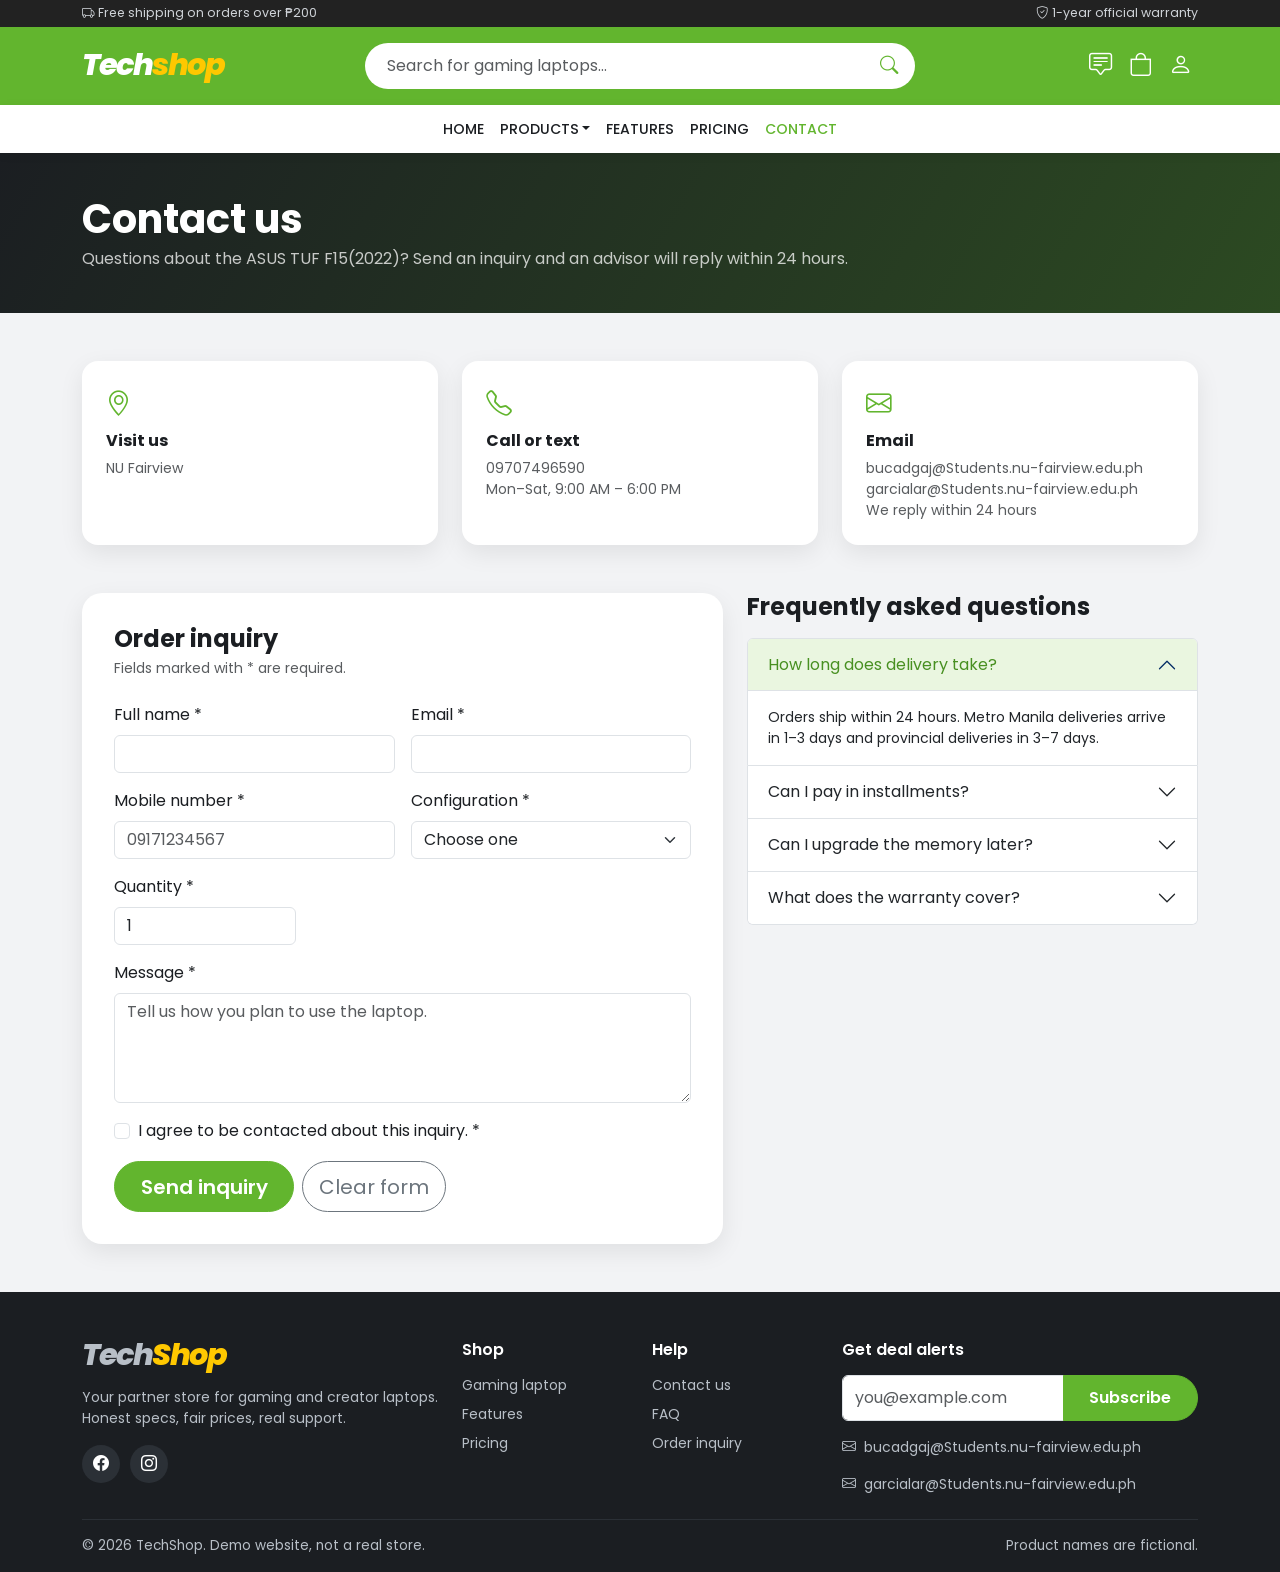
==== contact.html @ 76b2295e "qwerty" ====
<!DOCTYPE html>
<html lang="en">
<head>
  <meta charset="UTF-8">
  <meta name="viewport" content="width=device-width, initial-scale=1">
  <title>Contact &amp; Order Inquiry | TechNest</title>
  <meta name="description" content="Ask a question or send an order inquiry for the Zenith Vortex G15 gaming laptop.">

  <link href="https://cdn.jsdelivr.net/npm/bootstrap@5.3.3/dist/css/bootstrap.min.css" rel="stylesheet">
  <link rel="stylesheet" href="https://cdn.jsdelivr.net/npm/bootstrap-icons@1.11.3/font/bootstrap-icons.min.css">
  <link href="https://fonts.googleapis.com/css2?family=Poppins:wght@400;500;600;700;800&display=swap" rel="stylesheet">
  <link rel="stylesheet" href="style.css">
</head>
<body>

  <div class="topbar py-1">
    <div class="container d-flex justify-content-between">
      <span><i class="bi bi-truck me-1"></i>Free shipping on orders over ₱200</span>
      <span class="d-none d-md-inline"><i class="bi bi-shield-check me-1"></i>1-year official warranty</span>
    </div>
  </div>


  <header class="site-header py-3">
    <div class="container">
      <div class="row align-items-center g-3">
        <div class="col-6 col-md-3">
          <a href="index.html" class="logo" aria-label="TechNest home">Tech<span>shop</span></a>
        </div>
        <div class="col-12 col-md-6 order-3 order-md-2">
          <form class="search-form js-search" role="search">
            <input type="search" class="form-control" placeholder="Search for gaming laptops…" aria-label="Search products">
            <button type="submit" aria-label="Search"><i class="bi bi-search"></i></button>
          </form>
        </div>
        <div class="col-6 col-md-3 order-2 order-md-3 text-end header-icons">
          <a href="contact.html" aria-label="Contact us"><i class="bi bi-chat-square-text"></i></a>
          <button type="button" data-bs-toggle="offcanvas" data-bs-target="#cartCanvas" aria-label="Open cart">
            <i class="bi bi-bag"></i><span class="cart-count d-none">0</span>
          </button>
          <button type="button" data-soon="Sign in" aria-label="Sign in"><i class="bi bi-person"></i></button>
        </div>
      </div>
    </div>
  </header>


  <nav class="navbar navbar-expand-lg main-nav sticky-top" aria-label="Main navigation">
    <div class="container">
      <span class="d-lg-none fw-semibold">Menu</span>
      <button class="navbar-toggler" type="button" data-bs-toggle="collapse" data-bs-target="#mainNav" aria-controls="mainNav" aria-expanded="false" aria-label="Toggle navigation">
        <span class="navbar-toggler-icon"></span>
      </button>
      <div class="collapse navbar-collapse justify-content-center" id="mainNav">
        <ul class="navbar-nav">
          <li class="nav-item"><a class="nav-link" href="index.html">Home</a></li>
          <li class="nav-item dropdown">
            <a class="nav-link dropdown-toggle" href="#" role="button" data-bs-toggle="dropdown" aria-expanded="false">Products</a>
            <ul class="dropdown-menu">
              <li><a class="dropdown-item" href="product.html">Gaming laptop</a></li>
            </ul>
          </li>
          <li class="nav-item"><a class="nav-link" href="product.html#features">Features</a></li>
          <li class="nav-item"><a class="nav-link" href="product.html#pricing">Pricing</a></li>
          <li class="nav-item"><a class="nav-link active" aria-current="page" href="contact.html">Contact</a></li>
        </ul>
      </div>
    </div>
  </nav>

  <main>

    <section class="page-banner">
      <div class="container">
        <h1 class="fw-bold mb-1">Contact us</h1>
        <p class="mb-0 opacity-75">Questions about the ASUS TUF F15(2022)? Send an inquiry and an advisor will reply within 24 hours.</p>
      </div>
    </section>


    <section class="container py-5">
      <div class="row g-4">
        <div class="col-md-4"><div class="contact-card"><i class="bi bi-geo-alt"></i><h2 class="h6 fw-bold mt-2">Visit us</h2><p class="small text-muted mb-0">NU Fairview</p></div></div>
        <div class="col-md-4"><div class="contact-card"><i class="bi bi-telephone"></i><h2 class="h6 fw-bold mt-2">Call or text</h2><p class="small text-muted mb-0">09707496590<br>Mon–Sat, 9:00 AM – 6:00 PM</p></div></div>
        <div class="col-md-4"><div class="contact-card"><i class="bi bi-envelope"></i><h2 class="h6 fw-bold mt-2">Email</h2><p class="small text-muted mb-0">bucadgaj@Students.nu-fairview.edu.ph<br><p class="small text-muted mb-0">garcialar@Students.nu-fairview.edu.ph<br>We reply within 24 hours</p></div></div>
      </div>
    </section>


    <section class="container pb-5" id="order" aria-labelledby="orderTitle">
      <div class="row g-4">
        <div class="col-lg-7">
          <div class="form-card">
            <h2 class="h4 fw-bold mb-1" id="orderTitle">Order inquiry</h2>
            <p class="text-muted small mb-4">Fields marked with * are required.</p>

            <form id="inquiryForm" class="needs-validation" novalidate>
              <div class="row g-3">
                <div class="col-md-6">
                  <label for="name" class="form-label">Full name *</label>
                  <input type="text" class="form-control" id="name" name="name" minlength="2" required>
                  <div class="invalid-feedback">Enter your full name.</div>
                </div>
                <div class="col-md-6">
                  <label for="email" class="form-label">Email *</label>
                  <input type="email" class="form-control" id="email" name="email" required>
                  <div class="invalid-feedback">Enter a valid email address.</div>
                </div>
                <div class="col-md-6">
                  <label for="phone" class="form-label">Mobile number *</label>
                  <input type="tel" class="form-control" id="phone" name="phone" pattern="^(09|\+639)\d{9}$" placeholder="09171234567" required>
                  <div class="invalid-feedback">Use a Philippine mobile number like 09171234567.</div>
                </div>
                <div class="col-md-6">
                  <label for="model" class="form-label">Configuration *</label>
                  <select class="form-select" id="model" name="model" required>
                    <option value="" selected disabled>Choose one</option>
                    <option>Vortex G15 – 16GB / 512GB</option>
                    <option>Vortex G15 – 32GB / 1TB</option>
                    <option>Vortex G15 – 64GB / 2TB</option>
                  </select>
                  <div class="invalid-feedback">Choose a configuration.</div>
                </div>
                <div class="col-md-4">
                  <label for="qty" class="form-label">Quantity *</label>
                  <input type="number" class="form-control" id="qty" name="qty" min="1" max="10" value="1" required>
                  <div class="invalid-feedback">Enter a number from 1 to 10.</div>
                </div>
                <div class="col-12">
                  <label for="message" class="form-label">Message *</label>
                  <textarea class="form-control" id="message" name="message" rows="4" minlength="10" placeholder="Tell us how you plan to use the laptop." required></textarea>
                  <div class="invalid-feedback">Write at least 10 characters.</div>
                </div>
                <div class="col-12">
                  <div class="form-check">
                    <input class="form-check-input" type="checkbox" id="agree" required>
                    <label class="form-check-label" for="agree">I agree to be contacted about this inquiry. *</label>
                    <div class="invalid-feedback">Please agree to continue.</div>
                  </div>
                </div>
                <div class="col-12 d-flex gap-2 flex-wrap">
                  <button type="submit" class="btn btn-brand btn-lg">Send inquiry</button>
                  <button type="reset" class="btn btn-outline-secondary btn-lg rounded-pill">Clear form</button>
                </div>
              </div>
            </form>
            <div id="formResult" aria-live="polite"></div>
          </div>
        </div>


        <div class="col-lg-5" id="faq">
          <h2 class="h4 fw-bold mb-3">Frequently asked questions</h2>
          <div class="accordion" id="faqAccordion">
            <div class="accordion-item">
              <h3 class="accordion-header"><button class="accordion-button" type="button" data-bs-toggle="collapse" data-bs-target="#faq1" aria-expanded="true">How long does delivery take?</button></h3>
              <div id="faq1" class="accordion-collapse collapse show" data-bs-parent="#faqAccordion"><div class="accordion-body small">Orders ship within 24 hours. Metro Manila deliveries arrive in 1–3 days and provincial deliveries in 3–7 days.</div></div>
            </div>
            <div class="accordion-item">
              <h3 class="accordion-header"><button class="accordion-button collapsed" type="button" data-bs-toggle="collapse" data-bs-target="#faq2" aria-expanded="false">Can I pay in installments?</button></h3>
              <div id="faq2" class="accordion-collapse collapse" data-bs-parent="#faqAccordion"><div class="accordion-body small">Yes. Participating credit cards get 0% interest for up to 12 months on every configuration.</div></div>
            </div>
            <div class="accordion-item">
              <h3 class="accordion-header"><button class="accordion-button collapsed" type="button" data-bs-toggle="collapse" data-bs-target="#faq3" aria-expanded="false">Can I upgrade the memory later?</button></h3>
              <div id="faq3" class="accordion-collapse collapse" data-bs-parent="#faqAccordion"><div class="accordion-body small">Yes. The laptop has two DDR5 slots and supports up to 64GB. Our service center can install the upgrade without voiding the warranty.</div></div>
            </div>
            <div class="accordion-item">
              <h3 class="accordion-header"><button class="accordion-button collapsed" type="button" data-bs-toggle="collapse" data-bs-target="#faq4" aria-expanded="false">What does the warranty cover?</button></h3>
              <div id="faq4" class="accordion-collapse collapse" data-bs-parent="#faqAccordion"><div class="accordion-body small">1 year of coverage for manufacturing defects, with free pickup and return for repairs. Damaged or faulty units can be replaced within 7 days.</div></div>
            </div>
          </div>
        </div>
      </div>
    </section>
  </main>


  <footer class="site-footer pt-5">
    <div class="container">
      <div class="row g-4 pb-4">
        <div class="col-lg-4">
          <a href="index.html" class="logo mb-3 d-inline-block">Tech<span>Shop</span></a>
          <p class="small">Your partner store for gaming and creator laptops. Honest specs, fair prices, real support.</p>
          <div class="social">
            <a href="https://www.facebook.com/Crimmm1" target="_blank" aria-label="Facebook"><i class="bi bi-facebook"></i></a>
            <a href="https://www.instagram.com/cullzxc/" target="_blank" aria-label="Instagram"><i class="bi bi-instagram"></i></a>
          </div>
        </div>
        <div class="col-6 col-lg-2">
          <h3>Shop</h3>
          <ul class="small">
            <li><a href="product.html">Gaming laptop</a></li>
            <li><a href="product.html#features">Features</a></li>
            <li><a href="product.html#pricing">Pricing</a></li>
          </ul>
        </div>
        <div class="col-6 col-lg-2">
          <h3>Help</h3>
          <ul class="small">
            <li><a href="contact.html">Contact us</a></li>
            <li><a href="contact.html#faq">FAQ</a></li>
            <li><a href="contact.html#order">Order inquiry</a></li>
          </ul>
        </div>
        <div class="col-lg-4">
          <h3>Get deal alerts</h3>
          <form class="js-subscribe" novalidate>
            <div class="input-group">
              <input type="email" class="form-control" placeholder="you@example.com" aria-label="Email address">
              <button class="btn btn-brand" type="submit">Subscribe</button>
            </div>
          </form>
          <p class="small mt-3 mb-0"><i class="bi bi-envelope me-2"></i>bucadgaj@Students.nu-fairview.edu.ph</p>
          <p class="small mt-3 mb-0"><i class="bi bi-envelope me-2"></i>garcialar@Students.nu-fairview.edu.ph</p>
        </div>
      </div>
      <div class="footer-bottom py-3 d-flex flex-wrap justify-content-between gap-2">
        <span>© 2026 TechShop. Demo website, not a real store.</span>
        <span>Product names are fictional.</span>
      </div>
    </div>
  </footer>

  <script src="https://cdn.jsdelivr.net/npm/bootstrap@5.3.3/dist/js/bootstrap.bundle.min.js"></script>
  <script src="script.js"></script>
</body>
</html>
---- style.css ----
/* =========================================================
   TechNest – main stylesheet
   Works on top of Bootstrap 5.3
   ========================================================= */

:root {
  --green: #62b52e;
  --green-dark: #489021;
  --green-soft: #eaf6e0;
  --ink: #1b1e22;
  --muted: #6b7280;
  --bg: #f2f3f5;
  --yellow: #ffc800;
  --radius: 16px;
  --shadow: 0 8px 24px rgba(0, 0, 0, .08);
}

html { scroll-behavior: smooth; }

body {
  font-family: 'Poppins', system-ui, -apple-system, 'Segoe UI', sans-serif;
  background: var(--bg);
  color: var(--ink);
}

a { text-decoration: none; }
section[id] { scroll-margin-top: 70px; }


.text-brand { color: var(--green) !important; }
.bg-brand   { background: var(--green) !important; }

.btn-brand {
  --bs-btn-color: #fff;
  --bs-btn-bg: var(--green);
  --bs-btn-border-color: var(--green);
  --bs-btn-hover-color: #fff;
  --bs-btn-hover-bg: var(--green-dark);
  --bs-btn-hover-border-color: var(--green-dark);
  --bs-btn-active-color: #fff;
  --bs-btn-active-bg: var(--green-dark);
  --bs-btn-active-border-color: var(--green-dark);
  font-weight: 600;
  border-radius: 50px;
  padding: .6rem 1.6rem;
}

.btn-outline-brand {
  --bs-btn-color: var(--green-dark);
  --bs-btn-border-color: var(--green);
  --bs-btn-hover-color: #fff;
  --bs-btn-hover-bg: var(--green);
  --bs-btn-hover-border-color: var(--green);
  --bs-btn-active-color: #fff;
  --bs-btn-active-bg: var(--green);
  --bs-btn-active-border-color: var(--green);
  font-weight: 600;
  border-radius: 50px;
  padding: .6rem 1.6rem;
}

.btn-yellow {
  --bs-btn-color: #16181b;
  --bs-btn-bg: var(--yellow);
  --bs-btn-border-color: var(--yellow);
  --bs-btn-hover-color: #16181b;
  --bs-btn-hover-bg: #e6b400;
  --bs-btn-hover-border-color: #e6b400;
  --bs-btn-active-bg: #e6b400;
  --bs-btn-active-border-color: #e6b400;
  font-weight: 600;
  border-radius: 50px;
  padding: .6rem 1.6rem;
}

:focus-visible { outline: 3px solid var(--yellow); outline-offset: 2px; }


.topbar { background: #222; color: #cfd3d8; font-size: .78rem; }

.site-header { background: var(--green); }

.logo {
  color: #fff;
  font-weight: 800;
  font-size: 1.9rem;
  letter-spacing: -1.5px;
  font-style: italic;
  line-height: 1;
}
.logo:hover { color: #fff; }
.logo span { color: var(--yellow); }

.search-form { position: relative; }
.search-form input {
  border-radius: 50px;
  padding: .7rem 3rem .7rem 1.4rem;
  border: 0;
}
.search-form button {
  position: absolute;
  right: .7rem;
  top: 50%;
  transform: translateY(-50%);
  border: 0;
  background: none;
  color: var(--green);
  font-size: 1.15rem;
}

.header-icons a,
.header-icons button {
  color: #fff;
  font-size: 1.45rem;
  position: relative;
  background: none;
  border: 0;
  padding: 0 .4rem;
}
.header-icons a:hover,
.header-icons button:hover { color: var(--yellow); }

.cart-count {
  position: absolute;
  top: -8px;
  right: -4px;
  background: #111;
  color: #fff;
  font-size: .65rem;
  font-weight: 700;
  min-width: 18px;
  height: 18px;
  border-radius: 50%;
  display: flex;
  align-items: center;
  justify-content: center;
}

.main-nav {
  background: #fff;
  box-shadow: 0 2px 10px rgba(0, 0, 0, .06);
  padding-top: 0;
  padding-bottom: 0;
}
.main-nav .nav-link {
  color: var(--ink);
  font-weight: 500;
  font-size: .88rem;
  text-transform: uppercase;
  padding: .85rem 1rem;
}
.main-nav .nav-link:hover,
.main-nav .nav-link.active { color: var(--green); }
.main-nav .nav-link.hot { color: #d9a400; }
.main-nav .dropdown-menu { border: 0; box-shadow: var(--shadow); border-radius: 12px; }
.main-nav .dropdown-item:active { background: var(--green); }


.hero-wrap {
  border-radius: 20px;
  overflow: hidden;
  margin-top: 1.5rem;
  box-shadow: var(--shadow);
}
.hero-slide {
  min-height: 430px;
  display: flex;
  align-items: center;
  color: #fff;
  padding: 2.5rem 0 3.5rem;
}
.slide-1 { background: radial-gradient(circle at 80% 40%, #3f7f1c 0, #1a1d21 62%); }
.slide-2 { background: linear-gradient(120deg, #15171a 0, #2a2f36 55%, #4a9420 135%); }
.slide-3 { background: radial-gradient(circle at 20% 85%, #5b2fa3 0, #14161a 58%); }

.hero-slide h1 { font-weight: 800; font-size: clamp(1.9rem, 4.2vw, 3.1rem); line-height: 1.12; }
.hero-slide p  { color: #dfe4ea; max-width: 34ch; font-size: 1.05rem; }
.hero-slide img { max-height: 320px; width: 100%; object-fit: contain; }

.hero .carousel-indicators { margin-bottom: 1rem; }
.hero .carousel-indicators [data-bs-target] {
  width: 10px;
  height: 10px;
  border-radius: 10px;
  border: 0;
  background: #b9bec5;
  opacity: 1;
  transition: width .25s;
}
.hero .carousel-indicators .active { width: 38px; background: var(--yellow); }

.hero .carousel-control-prev,
.hero .carousel-control-next {
  width: 48px;
  height: 48px;
  top: 50%;
  bottom: auto;
  transform: translateY(-50%);
  background: #1f2a44;
  border-radius: 50%;
  opacity: .92;
  margin: 0 14px;
}


.trust-strip { background: #fff; border-radius: var(--radius); box-shadow: var(--shadow); }
.trust-strip i { font-size: 1.8rem; color: var(--green); }


.section-title { font-weight: 700; font-size: clamp(1.4rem, 2.6vw, 1.9rem); }
.section-sub { color: var(--muted); max-width: 60ch; }


.cat-card {
  display: block;
  background: #fff;
  border-radius: 12px;
  text-align: center;
  padding: 1.4rem .5rem 1.1rem;
  color: var(--ink);
  font-weight: 600;
  font-size: .82rem;
  text-transform: uppercase;
  height: 100%;
  transition: transform .2s, box-shadow .2s;
}
.cat-card i { display: block; font-size: 2.6rem; color: var(--green); margin-bottom: .6rem; }
.cat-card:hover { transform: translateY(-4px); box-shadow: var(--shadow); color: var(--green-dark); }


.promo-card {
  background: linear-gradient(135deg, #1b1e22 0, #23422a 100%);
  color: #fff;
  border-radius: 24px;
  overflow: hidden;
}
.promo-card .promo-img { background: radial-gradient(circle, rgba(118,198,43,.35), transparent 65%); }
.promo-price { font-size: 2.4rem; font-weight: 800; color: var(--yellow); line-height: 1; }
.promo-old { text-decoration: line-through; color: #9aa3ad; }
.countdown { display: flex; gap: .6rem; }
.countdown div {
  background: rgba(255, 255, 255, .1);
  border-radius: 12px;
  min-width: 62px;
  padding: .5rem .3rem;
  text-align: center;
}
.countdown strong { display: block; font-size: 1.5rem; line-height: 1.1; }
.countdown small { color: #b8c0c9; font-size: .7rem; }


.feature-card {
  background: #fff;
  border-radius: var(--radius);
  padding: 1.6rem;
  height: 100%;
  border: 1px solid #ecedf0;
  transition: border-color .2s, box-shadow .2s;
}
.feature-card:hover { border-color: var(--green); box-shadow: var(--shadow); }
.feature-icon {
  width: 54px;
  height: 54px;
  border-radius: 14px;
  background: var(--green-soft);
  color: var(--green-dark);
  display: flex;
  align-items: center;
  justify-content: center;
  font-size: 1.6rem;
  margin-bottom: 1rem;
}
.feature-card h3 { font-size: 1.05rem; font-weight: 700; }
.feature-card p  { color: var(--muted); font-size: .92rem; margin-bottom: 0; }


.breadcrumb a { color: var(--green-dark); }

.gallery-main {
  background: #fff;
  border-radius: 20px;
  padding: 1.2rem;
  box-shadow: var(--shadow);
}
.gallery-main img { width: 100%; aspect-ratio: 3 / 2; object-fit: contain; background: #14181c; border-radius: 14px; }

.thumb {
  border: 2px solid transparent;
  background: #14181c;
  border-radius: 12px;
  padding: 4px;
  width: 100%;
  cursor: pointer;
}
.thumb img { width: 100%; border-radius: 8px; display: block; }
.thumb.active { border-color: var(--green); }

.product-title { font-weight: 800; font-size: clamp(1.6rem, 3vw, 2.2rem); line-height: 1.15; }
.stars { color: var(--yellow); }

.price-box { background: #fff; border-radius: var(--radius); padding: 1.3rem 1.5rem; box-shadow: var(--shadow); }
.price-now { font-size: 2.4rem; font-weight: 800; color: var(--green-dark); line-height: 1; }
.price-old { text-decoration: line-through; color: var(--muted); }
.badge-discount { background: #e5484d; color: #fff; border-radius: 8px; font-weight: 600; padding: .3rem .6rem; font-size: .8rem; }

.variant-btn {
  border: 2px solid #d9dce1;
  background: #fff;
  border-radius: 12px;
  padding: .6rem 1rem;
  font-weight: 500;
  font-size: .9rem;
  transition: border-color .15s, background .15s;
}
.variant-btn:hover { border-color: var(--green); }
.variant-btn.active { border-color: var(--green); background: var(--green-soft); color: var(--green-dark); font-weight: 600; }

.qty-group { display: inline-flex; align-items: center; border: 2px solid #d9dce1; border-radius: 50px; background: #fff; }
.qty-group button { border: 0; background: none; width: 42px; height: 42px; font-size: 1.1rem; }
.qty-group input { width: 46px; border: 0; text-align: center; font-weight: 600; background: none; }
.qty-group input:focus { outline: none; }

.perk { font-size: .88rem; color: var(--muted); }
.perk i { color: var(--green); margin-right: .35rem; }

.wish-btn { width: 46px; height: 46px; border-radius: 50%; border: 2px solid #d9dce1; background: #fff; font-size: 1.15rem; color: #e5484d; }
.wish-btn:hover { border-color: #e5484d; }


.info-card { background: #fff; border-radius: 20px; padding: 2rem; box-shadow: var(--shadow); }
.check-list { list-style: none; padding: 0; margin: 0; }
.check-list li { padding: .35rem 0 .35rem 1.9rem; position: relative; }
.check-list li::before {
  content: "\F26A"; 
  font-family: 'bootstrap-icons';
  position: absolute;
  left: 0;
  color: var(--green);
}

.nav-tabs .nav-link { color: var(--muted); font-weight: 500; }
.nav-tabs .nav-link.active { color: var(--green-dark); font-weight: 600; border-bottom-color: #fff; }
.spec-table th { width: 32%; color: var(--muted); font-weight: 500; }


.plan-card {
  background: #fff;
  border-radius: 20px;
  padding: 2rem 1.6rem;
  height: 100%;
  border: 2px solid transparent;
  box-shadow: var(--shadow);
  position: relative;
  display: flex;
  flex-direction: column;
}
.plan-card.popular { border-color: var(--green); }
.plan-flag {
  position: absolute;
  top: -14px;
  left: 50%;
  transform: translateX(-50%);
  background: var(--green);
  color: #fff;
  border-radius: 50px;
  padding: .25rem 1rem;
  font-size: .78rem;
  font-weight: 600;
  white-space: nowrap;
}
.plan-price { font-size: 2rem; font-weight: 800; }
.plan-card .check-list { margin: 1rem 0 1.5rem; flex-grow: 1; font-size: .92rem; }


.cta-band {
  background: linear-gradient(120deg, var(--green) 0, #3f8a1c 100%);
  color: #fff;
  border-radius: 24px;
}


.contact-card { background: #fff; border-radius: var(--radius); padding: 1.5rem; height: 100%; box-shadow: var(--shadow); }
.contact-card i { font-size: 1.6rem; color: var(--green); }
.form-card { background: #fff; border-radius: 20px; padding: 2rem; box-shadow: var(--shadow); }
.form-control:focus, .form-select:focus { border-color: var(--green); box-shadow: 0 0 0 .2rem rgba(98, 181, 46, .25); }
.accordion-button:not(.collapsed) { background: var(--green-soft); color: var(--green-dark); }
.accordion-button:focus { box-shadow: 0 0 0 .2rem rgba(98, 181, 46, .25); }

.page-banner { background: linear-gradient(120deg, #1b1e22 0, #2c4a22 100%); color: #fff; padding: 2.6rem 0; }


.site-footer { background: #1b1e22; color: #b8bfc7; }
.site-footer h3 { color: #fff; font-size: 1rem; font-weight: 600; margin-bottom: 1rem; }
.site-footer a { color: #b8bfc7; }
.site-footer a:hover { color: var(--green); }
.site-footer ul { list-style: none; padding: 0; margin: 0; }
.site-footer li { margin-bottom: .5rem; }
.social a { display: inline-flex; width: 38px; height: 38px; border-radius: 50%; background: #2b3036; align-items: center; justify-content: center; margin-right: .4rem; color: #fff; }
.social a:hover { background: var(--green); color: #fff; }
.footer-bottom { border-top: 1px solid #2b3036; font-size: .85rem; }


.cart-item { display: flex; gap: .8rem; padding: .9rem 0; border-bottom: 1px solid #eee; }
.cart-item img { width: 76px; height: 56px; object-fit: contain; background: #14181c; border-radius: 8px; }
.cart-item .qty-mini button { width: 26px; height: 26px; border-radius: 50%; border: 1px solid #ccc; background: #fff; line-height: 1; }

#toTop {
  position: fixed;
  right: 20px;
  bottom: 20px;
  width: 46px;
  height: 46px;
  border-radius: 50%;
  border: 0;
  background: var(--green);
  color: #fff;
  font-size: 1.2rem;
  box-shadow: var(--shadow);
  display: none;
  z-index: 1030;
}
#toTop.show { display: block; }

@media (prefers-reduced-motion: reduce) {
  html { scroll-behavior: auto; }
  * { transition: none !important; animation: none !important; }
}

@media (max-width: 575.98px) {
  .hero-slide { padding-bottom: 4rem; }
  .price-now { font-size: 2rem; }
}
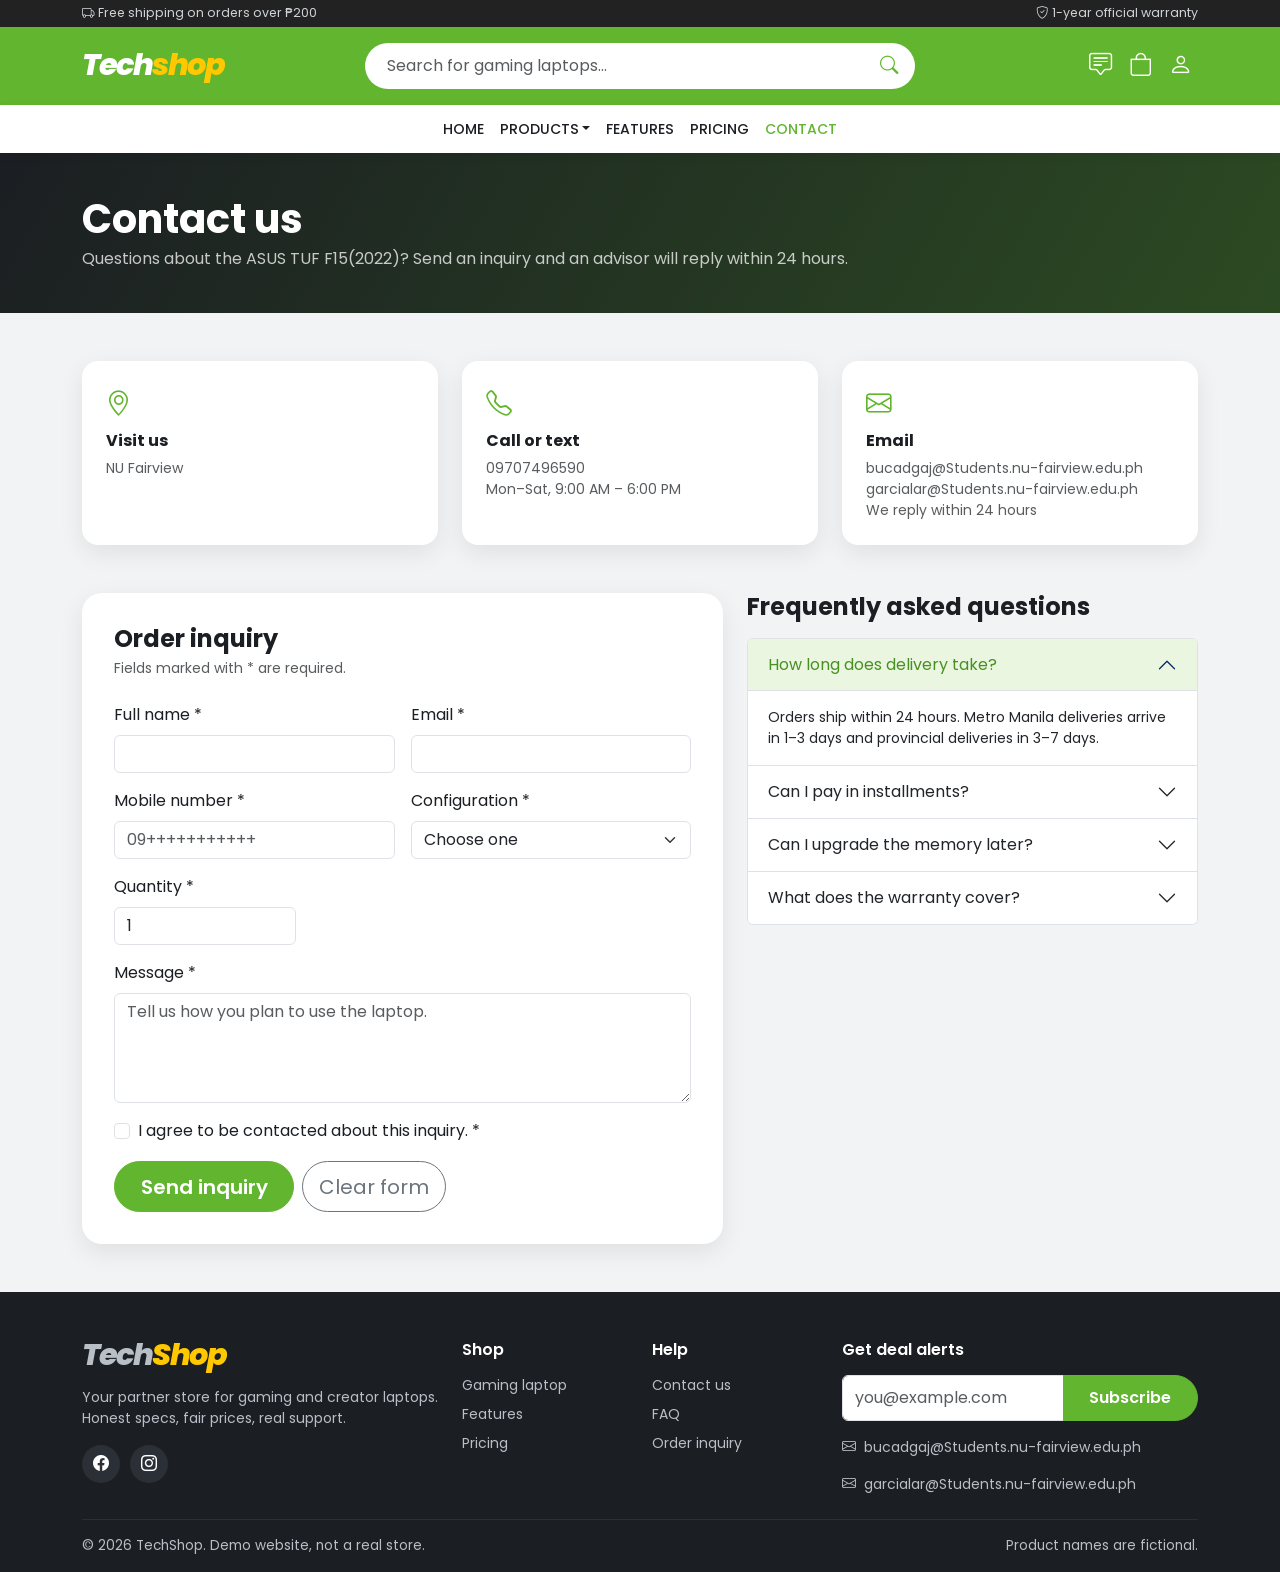
==== commit 4bd3cbb3: "contacts new" ====
--- a/contact.html
+++ b/contact.html
@@ -3,6 +3,7 @@
 <head>
   <meta charset="UTF-8">
   <meta name="viewport" content="width=device-width, initial-scale=1">
+  <link rel="icon" type="image/png" href="image/nu logo png.png">
   <title>Contact &amp; Order Inquiry | TechNest</title>
   <meta name="description" content="Ask a question or send an order inquiry for the Zenith Vortex G15 gaming laptop.">
 
@@ -108,16 +109,16 @@
                 </div>
                 <div class="col-md-6">
                   <label for="phone" class="form-label">Mobile number *</label>
-                  <input type="tel" class="form-control" id="phone" name="phone" pattern="^(09|\+639)\d{9}$" placeholder="09171234567" required>
-                  <div class="invalid-feedback">Use a Philippine mobile number like 09171234567.</div>
+                  <input type="tel" class="form-control" id="phone" name="phone" pattern="^(09|\+639)\d{9}$" placeholder="09+++++++++++" required>
+                  <div class="invalid-feedback">Use a Philippine mobile number like 09+++++++++.</div>
                 </div>
                 <div class="col-md-6">
                   <label for="model" class="form-label">Configuration *</label>
                   <select class="form-select" id="model" name="model" required>
                     <option value="" selected disabled>Choose one</option>
-                    <option>Vortex G15 – 16GB / 512GB</option>
-                    <option>Vortex G15 – 32GB / 1TB</option>
-                    <option>Vortex G15 – 64GB / 2TB</option>
+                    <option>ASUS TUF F15(2022)– 16GB / 512GB</option>
+                    <option>ASUS TUF F15(2022)– 32GB / 1TB</option>
+                    <option>ASUS TUF F15(2022)– 64GB / 2TB</option>
                   </select>
                   <div class="invalid-feedback">Choose a configuration.</div>
                 </div>
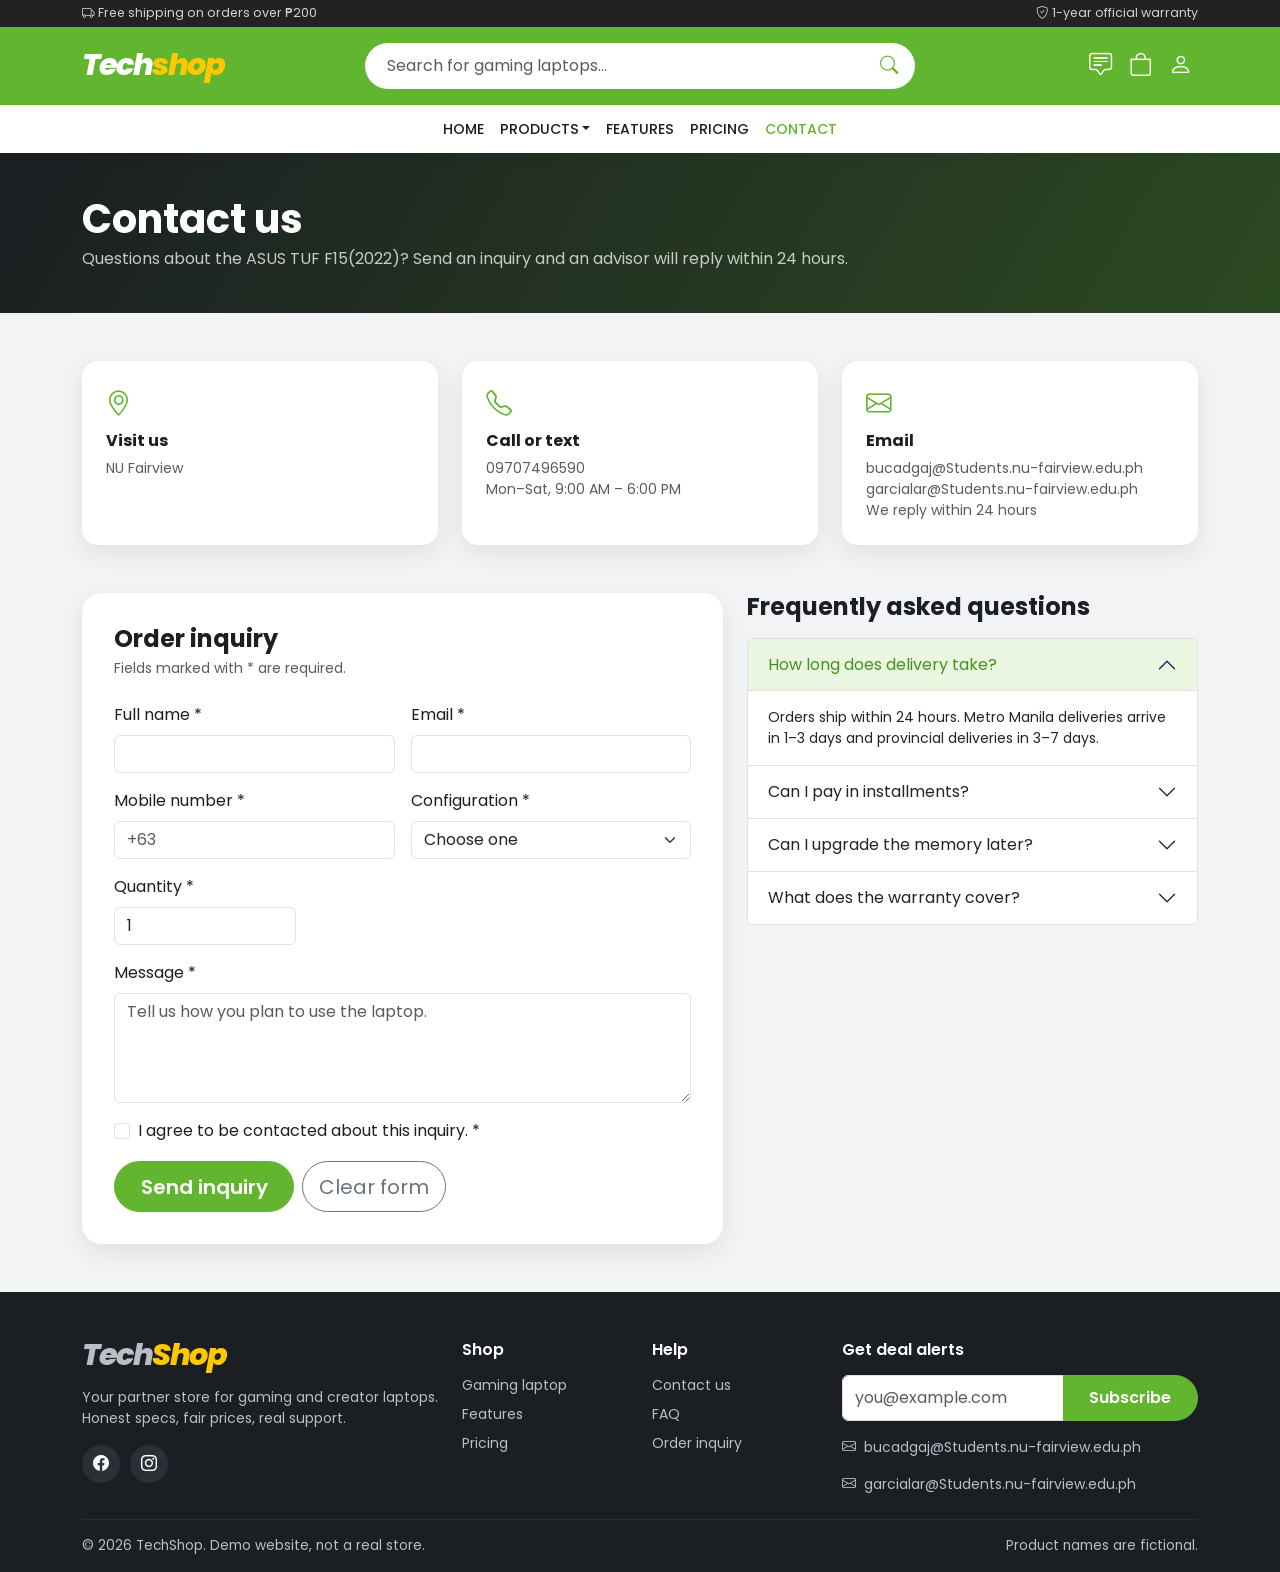
==== commit 22b8a593: "+63" ====
--- a/contact.html
+++ b/contact.html
@@ -109,7 +109,7 @@
                 </div>
                 <div class="col-md-6">
                   <label for="phone" class="form-label">Mobile number *</label>
-                  <input type="tel" class="form-control" id="phone" name="phone" pattern="^(09|\+639)\d{9}$" placeholder="09+++++++++++" required>
+                  <input type="tel" class="form-control" id="phone" name="phone" pattern="^(09|\+639)\d{9}$" placeholder="+63" required>
                   <div class="invalid-feedback">Use a Philippine mobile number like 09+++++++++.</div>
                 </div>
                 <div class="col-md-6">
